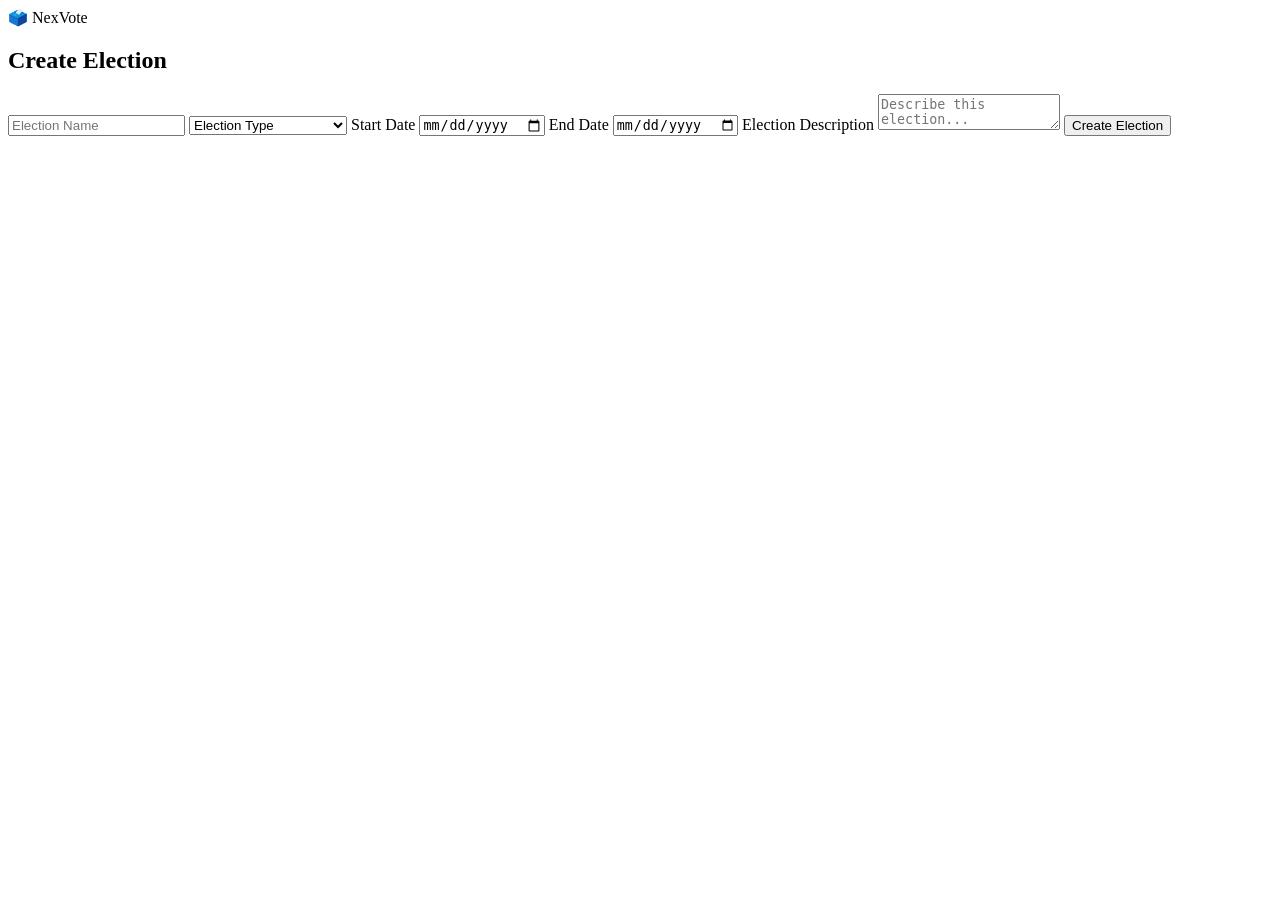
==== create-election.html @ 1be4cf53 "Add create-election.html for election creation form" ====
<!DOCTYPE html>
<html lang="en">
<head>
<meta charset="UTF-8">
<meta name="viewport" content="width=device-width, initial-scale=1.0">
<title>Create Election</title>
<link rel="stylesheet" href="style.css">
</head>

<body>

<header>
<div class="logo">🗳️ NexVote</div>
</header>

<section class="register">

<h1>Create Election</h1>

<form>

<input type="text" placeholder="Election Name" required>

<select required>
<option value="">Election Type</option>
<option>Student Union Election</option>
<option>Faculty Election</option>
<option>Department Election</option>
<option>FUSU/FIESU Election</option>
<option>NANS Election</option>
<option>Association Election</option>
<option>Other</option>
</select>

<label>Start Date</label>
<input type="date" required>

<label>End Date</label>
<input type="date" required>

<label>Election Description</label>
<textarea placeholder="Describe this election..."></textarea>

<button type="button"
onclick="location.href='positions.html'">
Create Election
</button>

</form>
</section>

</body>
</html
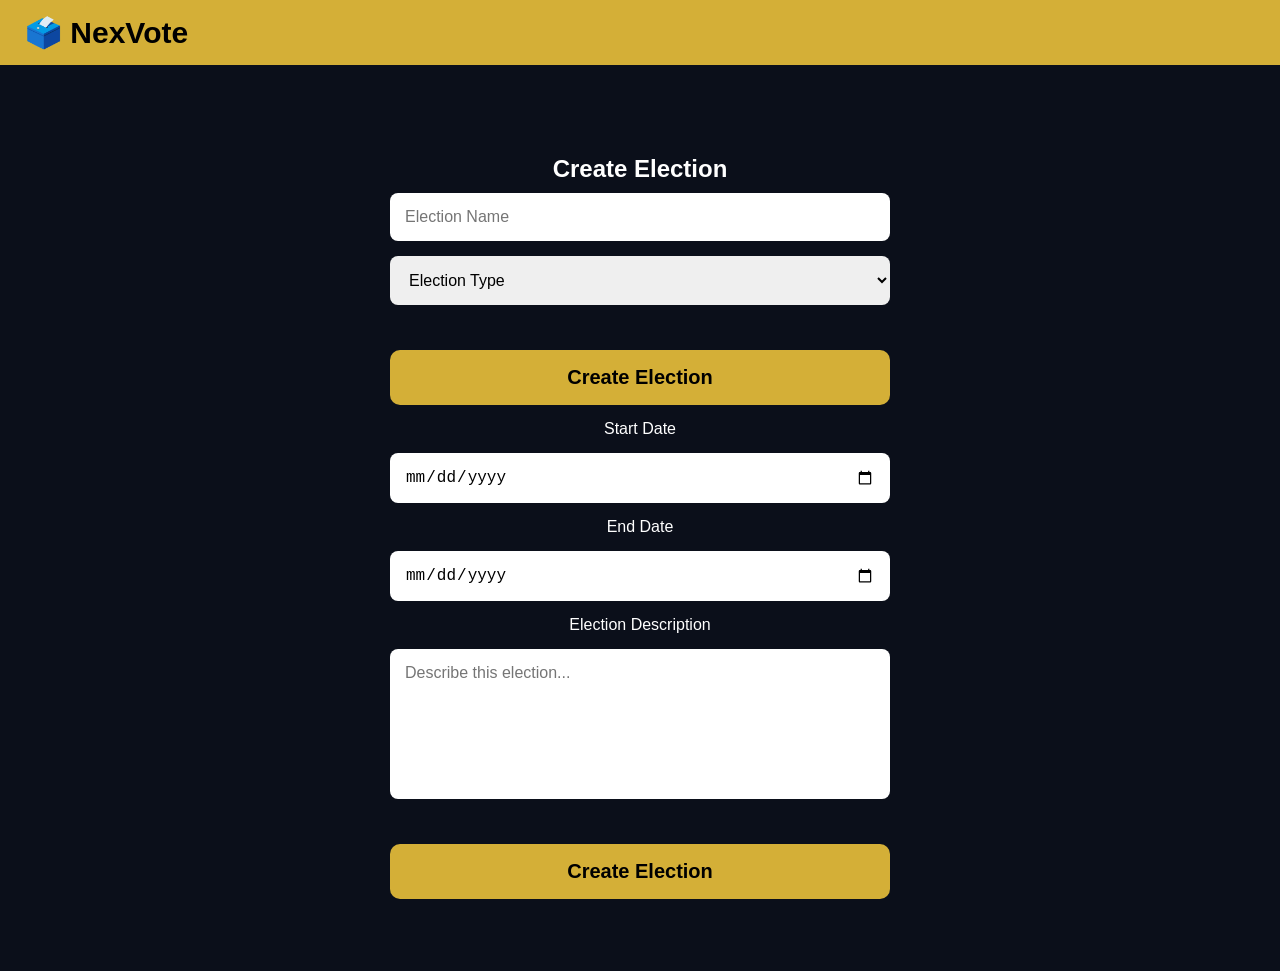
==== commit 8dc2f3ae: "Update create-election.html" ====
--- a/create-election.html
+++ b/create-election.html
@@ -19,18 +19,36 @@
 
 <form>
 
-<input type="text" placeholder="Election Name" required>
+<input
+id="electionName"
+type="text"
+placeholder="Election Name">
 
-<select required>
+<select id="electionType">
+
 <option value="">Election Type</option>
+
 <option>Student Union Election</option>
+
 <option>Faculty Election</option>
+
 <option>Department Election</option>
+
+<option>Association Election</option>
+
 <option>FUSU/FIESU Election</option>
+
 <option>NANS Election</option>
-<option>Association Election</option>
-<option>Other</option>
+
 </select>
+
+<button
+type="button"
+onclick="createElection()">
+
+Create Election
+
+</button>
 
 <label>Start Date</label>
 <input type="date" required>
--- a/style.css
+++ b/style.css
@@ -0,0 +1,159 @@
+body{
+margin:0;
+font-family:Arial,sans-serif;
+background:#0B0F1A;
+color:white;
+}
+
+header{
+background:#D4AF37;
+display:flex;
+justify-content:space-between;
+align-items:center;
+padding:15px 25px;
+}
+
+.logo{
+font-size:30px;
+font-weight:bold;
+color:black;
+}
+
+nav a{
+color:black;
+text-decoration:none;
+margin-left:20px;
+font-weight:bold;
+}
+
+.hero{
+text-align:center;
+padding:80px 20px;
+}
+
+.hero h1{
+font-size:50px;
+margin-bottom:20px;
+}
+
+.hero p{
+font-size:22px;
+color:#cfcfcf;
+max-width:700px;
+margin:auto;
+line-height:1.6;
+}
+
+button{
+margin-top:30px;
+padding:16px 40px;
+font-size:20px;
+border:none;
+border-radius:10px;
+background:#D4AF37;
+cursor:pointer;
+font-weight:bold;
+}
+
+.features{
+padding:60px 20px;
+text-align:center;
+}
+
+.cards{
+display:flex;
+flex-wrap:wrap;
+justify-content:center;
+gap:20px;
+margin-top:30px;
+}
+
+.card{
+background:#161B22;
+padding:25px;
+border-radius:12px;
+width:250px;
+}
+
+.card h3{
+color:#D4AF37;
+}
+.register{
+max-width:500px;
+margin:50px auto;
+padding:20px;
+text-align:center;
+}
+
+.register h1{
+margin-bottom:10px;
+}
+
+.register p{
+color:#cccccc;
+margin-bottom:25px;
+}
+
+form{
+display:flex;
+flex-direction:column;
+gap:15px;
+}
+
+input, select{
+padding:15px;
+font-size:16px;
+border:none;
+border-radius:8px;
+}
+
+form button{
+background:#D4AF37;
+color:black;
+font-weight:bold;
+}
+
+.cards{
+display:flex;
+flex-wrap:wrap;
+justify-content:center;
+gap:20px;
+padding:40px;
+}
+
+.card{
+background:#161B22;
+width:280px;
+padding:25px;
+border-radius:12px;
+text-align:center;
+box-shadow:0 4px 10px rgba(0,0,0,.3);
+}
+
+.card h2{
+color:#D4AF37;
+}
+textarea{
+padding:15px;
+border:none;
+border-radius:8px;
+font-size:16px;
+height:120px;
+resize:none;
+font-family:Arial,sans-serif;
+}
+.card-link{
+text-decoration:none;
+color:inherit;
+display:block;
+}
+
+.card{
+transition:0.3s;
+cursor:pointer;
+}
+
+.card:hover{
+transform:translateY(-5px);
+box-shadow:0 8px 20px rgba(212,175,55,0.3);
+}
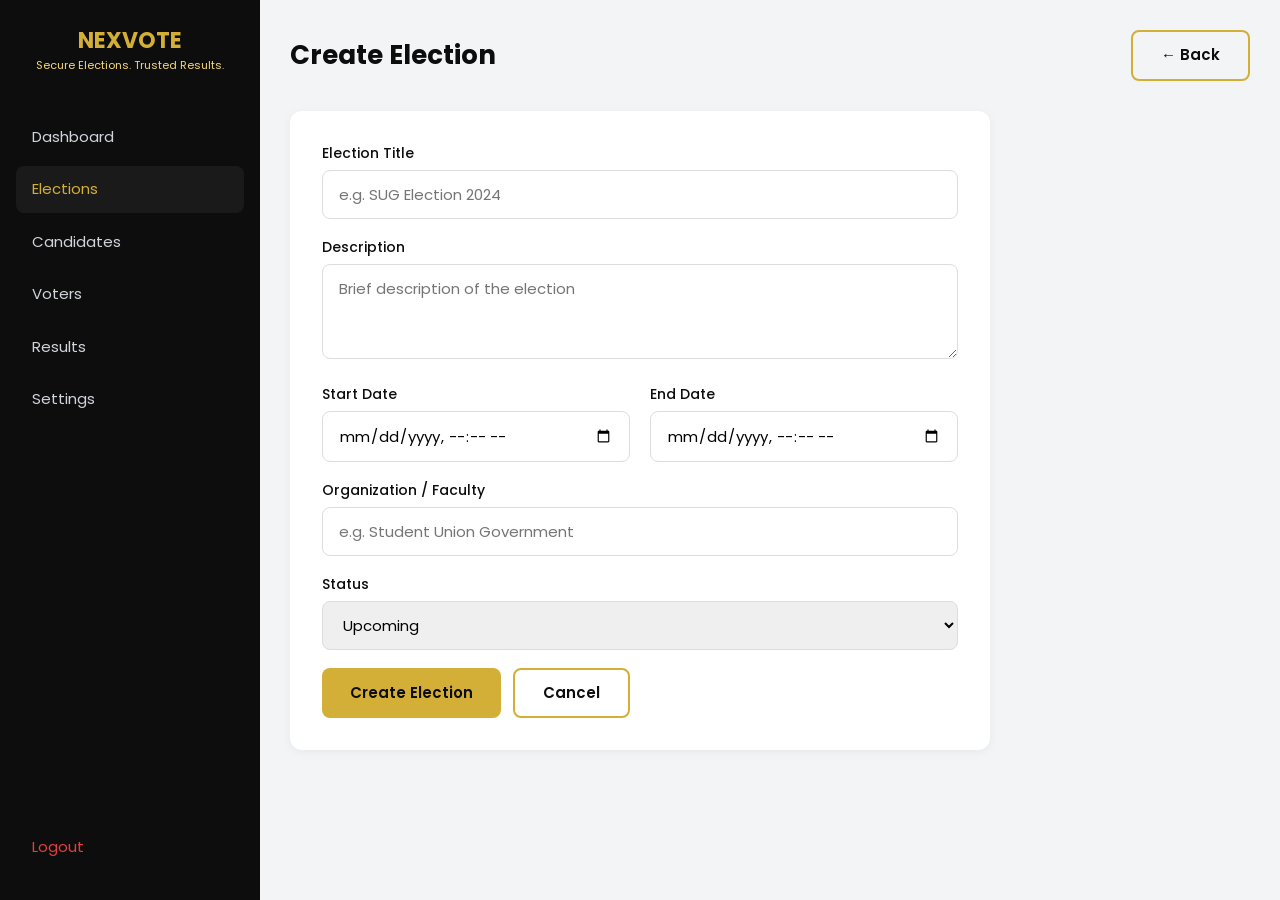
==== commit 869044da: "Update create-election.html" ====
--- a/create-election.html
+++ b/create-election.html
@@ -1,71 +1,189 @@
 <!DOCTYPE html>
 <html lang="en">
 <head>
-<meta charset="UTF-8">
-<meta name="viewport" content="width=device-width, initial-scale=1.0">
-<title>Create Election</title>
-<link rel="stylesheet" href="style.css">
+  <meta charset="UTF-8">
+  <meta name="viewport" content="width=device-width, initial-scale=1.0">
+  <title>Create Election - NexVote</title>
+  <link rel="stylesheet" href="style.css">
+  <style>
+    body {
+      background-color: #f3f4f6;
+      margin: 0;
+      display: flex;
+      min-height: 100vh;
+    }
+
+    /* Sidebar */
+    .sidebar {
+      width: 260px;
+      background: #0D0D0D;
+      color: white;
+      padding: 24px 16px;
+      display: flex;
+      flex-direction: column;
+      position: fixed;
+      height: 100vh;
+    }
+
+    .sidebar .logo {
+      text-align: center;
+      margin-bottom: 40px;
+    }
+
+    .sidebar .logo h2 {
+      color: #D4AF37;
+      font-size: 22px;
+      font-weight: 700;
+    }
+
+    .sidebar .logo p {
+      color: #F5D77A;
+      font-size: 11px;
+    }
+
+    .nav-link {
+      display: flex;
+      align-items: center;
+      gap: 12px;
+      padding: 12px 16px;
+      color: #d1d5db;
+      text-decoration: none;
+      border-radius: 8px;
+      margin-bottom: 6px;
+      font-size: 15px;
+      transition: all 0.2s;
+    }
+
+    .nav-link:hover,
+    .nav-link.active {
+      background: #1A1A1A;
+      color: #D4AF37;
+    }
+
+    /* Main Content */
+    .main {
+      margin-left: 260px;
+      flex: 1;
+      padding: 30px;
+    }
+
+    .header {
+      display: flex;
+      justify-content: space-between;
+      align-items: center;
+      margin-bottom: 30px;
+    }
+
+    .header h1 {
+      font-size: 26px;
+      font-weight: 700;
+    }
+
+    .form-card {
+      background: white;
+      border-radius: 12px;
+      padding: 32px;
+      max-width: 700px;
+      box-shadow: 0 2px 8px rgba(0,0,0,0.05);
+    }
+
+    .form-row {
+      display: grid;
+      grid-template-columns: 1fr 1fr;
+      gap: 20px;
+    }
+
+    .form-actions {
+      display: flex;
+      gap: 12px;
+      margin-top: 10px;
+    }
+
+    @media (max-width: 900px) {
+      .sidebar {
+        display: none;
+      }
+      .main {
+        margin-left: 0;
+      }
+      .form-row {
+        grid-template-columns: 1fr;
+      }
+    }
+  </style>
 </head>
-
 <body>
 
-<header>
-<div class="logo">🗳️ NexVote</div>
-</header>
+  <!-- Sidebar -->
+  <div class="sidebar">
+    <div class="logo">
+      <h2>NEXVOTE</h2>
+      <p>Secure Elections. Trusted Results.</p>
+    </div>
 
-<section class="register">
+    <a href="dashboard.html" class="nav-link">Dashboard</a>
+    <a href="elections.html" class="nav-link active">Elections</a>
+    <a href="candidates.html" class="nav-link">Candidates</a>
+    <a href="voters.html" class="nav-link">Voters</a>
+    <a href="results.html" class="nav-link">Results</a>
+    <a href="settings.html" class="nav-link">Settings</a>
+    <a href="login.html" class="nav-link" style="margin-top: auto; color: #E53E3E;">Logout</a>
+  </div>
 
-<h1>Create Election</h1>
+  <!-- Main Content -->
+  <div class="main">
+    <div class="header">
+      <h1>Create Election</h1>
+      <a href="elections.html" class="btn btn-outline">← Back</a>
+    </div>
 
-<form>
+    <div class="form-card">
+      <form id="createElectionForm">
 
-<input
-id="electionName"
-type="text"
-placeholder="Election Name">
+        <div class="form-group">
+          <label for="title">Election Title</label>
+          <input type="text" id="title" class="form-control" placeholder="e.g. SUG Election 2024" required>
+        </div>
 
-<select id="electionType">
+        <div class="form-group">
+          <label for="description">Description</label>
+          <textarea id="description" class="form-control" rows="3" placeholder="Brief description of the election"></textarea>
+        </div>
 
-<option value="">Election Type</option>
+        <div class="form-row">
+          <div class="form-group">
+            <label for="startDate">Start Date</label>
+            <input type="datetime-local" id="startDate" class="form-control" required>
+          </div>
+          <div class="form-group">
+            <label for="endDate">End Date</label>
+            <input type="datetime-local" id="endDate" class="form-control" required>
+          </div>
+        </div>
 
-<option>Student Union Election</option>
+        <div class="form-group">
+          <label for="organization">Organization / Faculty</label>
+          <input type="text" id="organization" class="form-control" placeholder="e.g. Student Union Government">
+        </div>
 
-<option>Faculty Election</option>
+        <div class="form-group">
+          <label for="status">Status</label>
+          <select id="status" class="form-control">
+            <option value="upcoming">Upcoming</option>
+            <option value="ongoing">Ongoing</option>
+            <option value="completed">Completed</option>
+          </select>
+        </div>
 
-<option>Department Election</option>
+        <div class="form-actions">
+          <button type="submit" class="btn btn-primary">Create Election</button>
+          <a href="elections.html" class="btn btn-outline">Cancel</a>
+        </div>
 
-<option>Association Election</option>
+      </form>
+    </div>
+  </div>
 
-<option>FUSU/FIESU Election</option>
-
-<option>NANS Election</option>
-
-</select>
-
-<button
-type="button"
-onclick="createElection()">
-
-Create Election
-
-</button>
-
-<label>Start Date</label>
-<input type="date" required>
-
-<label>End Date</label>
-<input type="date" required>
-
-<label>Election Description</label>
-<textarea placeholder="Describe this election..."></textarea>
-
-<button type="button"
-onclick="location.href='positions.html'">
-Create Election
-</button>
-
-</form>
-</section>
-
+  <script src="js/elections.js"></script>
 </body>
-</html
+</html>
--- a/style.css
+++ b/style.css
@@ -1,159 +1,162 @@
-body{
-margin:0;
-font-family:Arial,sans-serif;
-background:#0B0F1A;
-color:white;
+/* ===== NexVote Design System ===== */
+
+/* Google Font */
+@import url('https://fonts.googleapis.com/css2?family=Poppins:wght@400;500;600;700&display=swap');
+
+/* Colors */
+:root {
+  --jet-black: #0D0D0D;
+  --dark-gray: #1A1A1A;
+  --gold: #D4AF37;
+  --light-gold: #F5D77A;
+  --white: #FFFFFF;
+  --danger: #E53E3E;
+  --success: #22C55E;
+  --gray: #6B7280;
 }
 
-header{
-background:#D4AF37;
-display:flex;
-justify-content:space-between;
-align-items:center;
-padding:15px 25px;
+/* Reset */
+* {
+  margin: 0;
+  padding: 0;
+  box-sizing: border-box;
 }
 
-.logo{
-font-size:30px;
-font-weight:bold;
-color:black;
+body {
+  font-family: 'Poppins', sans-serif;
+  background-color: #f5f5f5;
+  color: var(--jet-black);
+  line-height: 1.5;
 }
 
-nav a{
-color:black;
-text-decoration:none;
-margin-left:20px;
-font-weight:bold;
+/* ===== Buttons ===== */
+.btn {
+  display: inline-block;
+  padding: 12px 28px;
+  border-radius: 8px;
+  font-family: 'Poppins', sans-serif;
+  font-weight: 600;
+  font-size: 15px;
+  text-align: center;
+  text-decoration: none;
+  cursor: pointer;
+  border: none;
+  transition: all 0.2s ease;
 }
 
-.hero{
-text-align:center;
-padding:80px 20px;
+.btn-primary {
+  background-color: var(--gold);
+  color: var(--jet-black);
 }
 
-.hero h1{
-font-size:50px;
-margin-bottom:20px;
+.btn-primary:hover {
+  background-color: var(--light-gold);
 }
 
-.hero p{
-font-size:22px;
-color:#cfcfcf;
-max-width:700px;
-margin:auto;
-line-height:1.6;
+.btn-secondary {
+  background-color: var(--jet-black);
+  color: var(--white);
 }
 
-button{
-margin-top:30px;
-padding:16px 40px;
-font-size:20px;
-border:none;
-border-radius:10px;
-background:#D4AF37;
-cursor:pointer;
-font-weight:bold;
+.btn-secondary:hover {
+  background-color: var(--dark-gray);
 }
 
-.features{
-padding:60px 20px;
-text-align:center;
+.btn-outline {
+  background-color: transparent;
+  border: 2px solid var(--gold);
+  color: var(--jet-black);
 }
 
-.cards{
-display:flex;
-flex-wrap:wrap;
-justify-content:center;
-gap:20px;
-margin-top:30px;
+.btn-outline:hover {
+  background-color: var(--gold);
 }
 
-.card{
-background:#161B22;
-padding:25px;
-border-radius:12px;
-width:250px;
+.btn-danger {
+  background-color: var(--danger);
+  color: var(--white);
 }
 
-.card h3{
-color:#D4AF37;
-}
-.register{
-max-width:500px;
-margin:50px auto;
-padding:20px;
-text-align:center;
+.btn-danger:hover {
+  background-color: #c53030;
 }
 
-.register h1{
-margin-bottom:10px;
+.btn-full {
+  width: 100%;
 }
 
-.register p{
-color:#cccccc;
-margin-bottom:25px;
+/* ===== Cards ===== */
+.card {
+  background: var(--white);
+  border-radius: 12px;
+  padding: 24px;
+  box-shadow: 0 2px 10px rgba(0, 0, 0, 0.06);
 }
 
-form{
-display:flex;
-flex-direction:column;
-gap:15px;
+/* ===== Inputs ===== */
+.form-group {
+  margin-bottom: 18px;
 }
 
-input, select{
-padding:15px;
-font-size:16px;
-border:none;
-border-radius:8px;
+.form-group label {
+  display: block;
+  font-weight: 500;
+  margin-bottom: 6px;
+  font-size: 14px;
 }
 
-form button{
-background:#D4AF37;
-color:black;
-font-weight:bold;
+.form-control {
+  width: 100%;
+  padding: 12px 16px;
+  border: 1.5px solid #ddd;
+  border-radius: 8px;
+  font-family: 'Poppins', sans-serif;
+  font-size: 15px;
+  outline: none;
+  transition: border-color 0.2s;
 }
 
-.cards{
-display:flex;
-flex-wrap:wrap;
-justify-content:center;
-gap:20px;
-padding:40px;
+.form-control:focus {
+  border-color: var(--gold);
 }
 
-.card{
-background:#161B22;
-width:280px;
-padding:25px;
-border-radius:12px;
-text-align:center;
-box-shadow:0 4px 10px rgba(0,0,0,.3);
+/* ===== Status Badges ===== */
+.badge {
+  display: inline-block;
+  padding: 4px 12px;
+  border-radius: 20px;
+  font-size: 12px;
+  font-weight: 600;
 }
 
-.card h2{
-color:#D4AF37;
-}
-textarea{
-padding:15px;
-border:none;
-border-radius:8px;
-font-size:16px;
-height:120px;
-resize:none;
-font-family:Arial,sans-serif;
-}
-.card-link{
-text-decoration:none;
-color:inherit;
-display:block;
+.badge-ongoing {
+  background: #dcfce7;
+  color: #166534;
 }
 
-.card{
-transition:0.3s;
-cursor:pointer;
+.badge-upcoming {
+  background: #fef9c3;
+  color: #854d0e;
 }
 
-.card:hover{
-transform:translateY(-5px);
-box-shadow:0 8px 20px rgba(212,175,55,0.3);
+.badge-completed {
+  background: #e5e7eb;
+  color: #374151;
 }
+
+/* ===== Simple Helpers ===== */
+.text-center {
+  text-align: center;
+}
+
+.text-gold {
+  color: var(--gold);
+}
+
+.mt-20 {
+  margin-top: 20px;
+}
+
+.mb-20 {
+  margin-bottom: 20px;
+}
